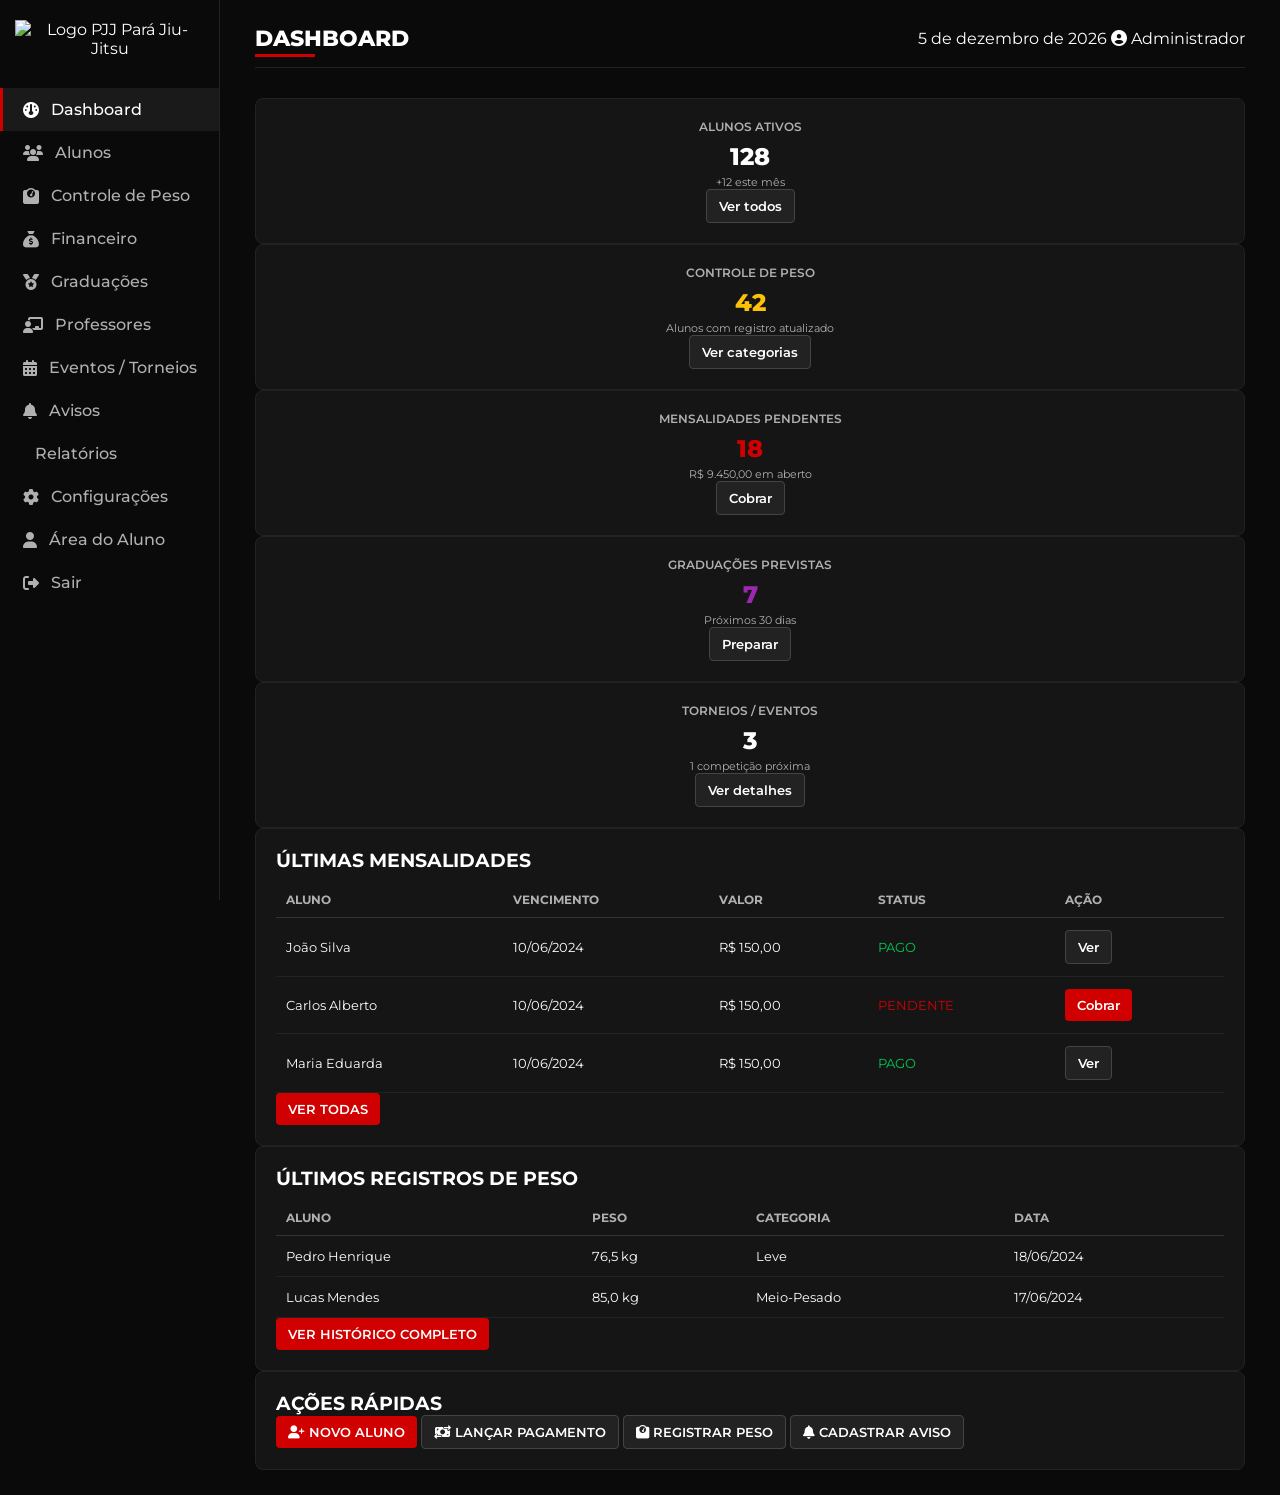
==== admin.html @ 7825964e "Add files via upload" ====
<!DOCTYPE html>
<html lang="pt-BR">
<head>
    <meta charset="UTF-8">
    <meta name="viewport" content="width=device-width, initial-scale=1.0">
    <title>Área do Administrador - PJJ Pará Jiu-Jitsu</title>
    <link rel="stylesheet" href="https://cdnjs.cloudflare.com/ajax/libs/font-awesome/6.4.0/css/all.min.css">
    <script src="https://cdn.tailwindcss.com"></script>
    <script src="https://cdn.jsdelivr.net/npm/chart.js@4.4.8/dist/chart.umd.min.js"></script>
    <script src="https://cdnjs.cloudflare.com/ajax/libs/jspdf/2.5.1/jspdf.umd.min.js"></script>
    <style>
        @import url('https://fonts.googleapis.com/css2?family=Montserrat:wght@400;500;600;700;800&display=swap');
        
        * {
            font-family: 'Montserrat', sans-serif;
            margin: 0;
            padding: 0;
            box-sizing: border-box;
        }

        :root {
            --preto-principal: #0A0A0A;
            --preto-card: #151515;
            --vermelho-pjj: #D10000;
            --vermelho-claro: #FF1A1A;
            --branco: #FFFFFF;
            --cinza-texto: #B0B0B0;
            --verde-status: #00C853;
            --roxo-status: #9C27B0;
            --amarelo-status: #FFC107;
        }

        body {
            background-color: var(--preto-principal);
            color: var(--branco);
            min-height: 100vh;
            display: flex;
        }

        .menu-lateral {
            width: 220px;
            background-color: var(--preto-principal);
            border-right: 1px solid #222;
            height: 100vh;
            padding: 20px 0;
            position: fixed;
        }
        .logo-pjj {
            text-align: center;
            margin-bottom: 30px;
            padding: 0 15px;
        }
        .logo-pjj img {
            width: 100px;
            height: auto;
        }
        .menu-navegacao ul { list-style: none; }
        .menu-navegacao li a {
            display: flex;
            align-items: center;
            gap: 12px;
            color: var(--cinza-texto);
            padding: 12px 20px;
            text-decoration: none;
            font-weight: 500;
            transition: 0.3s;
            border-left: 3px solid transparent;
        }
        .menu-navegacao li a.ativo, .menu-navegacao li a:hover {
            color: var(--branco);
            background-color: #1A1A1A;
            border-left-color: var(--vermelho-pjj);
        }

        .conteudo-principal {
            margin-left: 220px;
            padding: 25px 35px;
            width: 100%;
        }
        .cabecalho-pagina {
            display: flex;
            justify-content: space-between;
            align-items: center;
            margin-bottom: 30px;
            padding-bottom: 15px;
            border-bottom: 1px solid #222;
        }
        .cabecalho-pagina h1 {
            font-size: 22px;
            font-weight: 800;
            color: var(--branco);
            position: relative;
        }
        .cabecalho-pagina h1::after {
            content: '';
            position: absolute;
            bottom: -5px;
            left: 0;
            width: 60px;
            height: 3px;
            background-color: var(--vermelho-pjj);
        }

        .card {
            background-color: var(--preto-card);
            border-radius: 8px;
            padding: 20px;
            border: 1px solid #222;
            transition: transform 0.2s;
        }
        .card:hover { transform: translateY(-2px); }

        .card-info { text-align: center; }
        .card-info .titulo { font-size: 12px; color: var(--cinza-texto); font-weight: 600; margin-bottom: 8px; }
        .card-info .valor { font-size: 24px; font-weight: 800; display: flex; align-items: center; justify-content: center; gap: 8px; }
        .card-info .subvalor { font-size: 11px; color: var(--cinza-texto); margin-top: 4px; }

        .tabela-dados {
            width: 100%;
            border-collapse: collapse;
            margin-top: 10px;
        }
        .tabela-dados th {
            text-align: left;
            padding: 10px;
            font-size: 12px;
            color: var(--cinza-texto);
            border-bottom: 1px solid #333;
        }
        .tabela-dados td {
            padding: 12px 10px;
            font-size: 13px;
            border-bottom: 1px solid #222;
        }

        .btn-acao {
            background-color: var(--vermelho-pjj);
            color: white;
            border: none;
            padding: 8px 12px;
            border-radius: 4px;
            font-weight: 600;
            cursor: pointer;
            transition: 0.3s;
            text-decoration: none;
            display: inline-block;
            text-align: center;
        }
        .btn-acao:hover { background-color: var(--vermelho-claro); transform: scale(1.02); }
        .btn-secundario {
            background-color: #222;
            color: white;
            border: 1px solid #444;
            padding: 8px 12px;
            border-radius: 4px;
            font-weight: 600;
            cursor: pointer;
            transition: 0.3s;
            text-decoration: none;
        }
        .btn-secundario:hover { background-color: #333; }

        .esconder { display: none !important; }
        .text-verde { color: var(--verde-status); }
        .text-vermelho { color: var(--vermelho-pjj); }
        .text-roxo { color: var(--roxo-status); }
        .text-amarelo { color: var(--amarelo-status); }

        input, select, textarea {
            background: #121212;
            border: 1px solid var(--vermelho-pjj);
            color: white;
            padding: 8px 12px;
            border-radius: 4px;
            margin: 4px 0 12px 0;
            width: 100%;
        }
        input:disabled { border-color: #444; color: #888; }

        .modal {
            position: fixed;
            top: 0;
            left: 0;
            width: 100%;
            height: 100%;
            background: rgba(0,0,0,0.8);
            display: flex;
            align-items: center;
            justify-content: center;
            z-index: 9999;
        }
        .modal-conteudo {
            background: var(--preto-card);
            padding: 30px;
            border-radius: 8px;
            border: 1px solid #444;
            width: 100%;
            max-width: 500px;
            max-height: 90vh;
            overflow-y: auto;
        }
        .modal-cabecalho {
            display: flex;
            justify-content: space-between;
            align-items: center;
            margin-bottom: 20px;
            padding-bottom: 10px;
            border-bottom: 1px solid #333;
        }
        .fechar-modal {
            font-size: 20px;
            cursor: pointer;
            color: var(--cinza-texto);
        }
        .fechar-modal:hover { color: var(--vermelho-pjj); }

        .alerta-sucesso {
            background: rgba(0, 200, 83, 0.2);
            border: 1px solid var(--verde-status);
            color: #fff;
            padding: 10px;
            border-radius: 4px;
            margin: 10px 0;
            display: none;
        }
        .foto-opcional {
            border: 1px dashed #555;
            padding: 15px;
            text-align: center;
            border-radius: 4px;
            color: #aaa;
            font-size: 13px;
        }
    </style>
</head>
<body>

    <aside class="menu-lateral">
        <div class="logo-pjj">
            <img src="https://via.placeholder.com/100x100/D10000/FFFFFF?text=PJJ" alt="Logo PJJ Pará Jiu-Jitsu">
        </div>
        <nav class="menu-navegacao">
            <ul>
                <li><a href="#" class="ativo" onclick="mostrarAba('dashboard', this)"><i class="fa-solid fa-gauge"></i> Dashboard</a></li>
                <li><a href="#" onclick="mostrarAba('alunos', this)"><i class="fa-solid fa-users"></i> Alunos</a></li>
                <li><a href="#" onclick="mostrarAba('controle-peso', this)"><i class="fa-solid fa-weight-scale"></i> Controle de Peso</a></li>
                <li><a href="#" onclick="mostrarAba('financeiro', this)"><i class="fa-solid fa-sack-dollar"></i> Financeiro</a></li>
                <li><a href="#" onclick="mostrarAba('graduacoes', this)"><i class="fa-solid fa-medal"></i> Graduações</a></li>
                <li><a href="#" onclick="mostrarAba('professores', this)"><i class="fa-solid fa-chalkboard-user"></i> Professores</a></li>
                <li><a href="#" onclick="mostrarAba('eventos', this)"><i class="fa-solid fa-calendar-days"></i> Eventos / Torneios</a></li>
                <li><a href="#" onclick="mostrarAba('avisos', this)"><i class="fa-solid fa-bell"></i> Avisos</a></li>
                <li><a href="#" onclick="mostrarAba('relatorios', this)"><i class="fa-solid fa-file-report"></i> Relatórios</a></li>
                <li><a href="#" onclick="mostrarAba('configuracoes', this)"><i class="fa-solid fa-gear"></i> Configurações</a></li>
                <li><a href="aluno.html" class="mt-6 block text-center bg-[#1a1a1a] py-2 rounded"><i class="fa-solid fa-user"></i> Área do Aluno</a></li>
                <li><a href="index.html" class="mt-2 block text-center bg-red-800 py-2 rounded" onclick="sairDoSistema()"><i class="fa-solid fa-right-from-bracket"></i> Sair</a></li>
            </ul>
        </nav>
    </aside>

    <main class="conteudo-principal">
        <div class="cabecalho-pagina">
            <h1 id="titulo-pagina">DASHBOARD</h1>
            <div class="flex items-center gap-4">
                <span class="text-sm text-gray-400" id="data-atual-admin"></span>
                <span class="text-sm flex items-center gap-2"><i class="fa-solid fa-user-circle"></i> Administrador</span>
            </div>
        </div>

        <div id="aba-dashboard" class="conteudo-aba">
            <div class="grid grid-cols-5 gap-4 mb-6">
                <div class="card card-info">
                    <div class="titulo">ALUNOS ATIVOS</div>
                    <div class="valor" id="qtd-alunos">128</div>
                    <div class="subvalor">+12 este mês</div>
                    <button class="btn-secundario w-full text-xs mt-2" onclick="irParaAba('alunos')">Ver todos</button>
                </div>
                <div class="card card-info">
                    <div class="titulo">CONTROLE DE PESO</div>
                    <div class="valor text-amarelo" id="qtd-pesados">42</div>
                    <div class="subvalor">Alunos com registro atualizado</div>
                    <button class="btn-secundario w-full text-xs mt-2" onclick="irParaAba('controle-peso')">Ver categorias</button>
                </div>
                <div class="card card-info">
                    <div class="titulo">MENSALIDADES PENDENTES</div>
                    <div class="valor text-vermelho" id="qtd-pendentes">18</div>
                    <div class="subvalor" id="valor-pendente">R$ 9.450,00 em aberto</div>
                    <button class="btn-secundario w-full text-xs mt-2" onclick="irParaAba('financeiro')">Cobrar</button>
                </div>
                <div class="card card-info">
                    <div class="titulo">GRADUAÇÕES PREVISTAS</div>
                    <div class="valor text-roxo" id="qtd-graduacoes">7</div>
                    <div class="subvalor">Próximos 30 dias</div>
                    <button class="btn-secundario w-full text-xs mt-2" onclick="irParaAba('graduacoes')">Preparar</button>
                </div>
                <div class="card card-info">
                    <div class="titulo">TORNEIOS / EVENTOS</div>
                    <div class="valor" id="qtd-eventos">3</div>
                    <div class="subvalor">1 competição próxima</div>
                    <button class="btn-secundario w-full text-xs mt-2" onclick="irParaAba('eventos')">Ver detalhes</button>
                </div>
            </div>

            <div class="grid grid-cols-3 gap-4">
                <div class="card col-span-1">
                    <h3 class="text-sm font-bold mb-3">ÚLTIMAS MENSALIDADES</h3>
                    <table class="tabela-dados" id="tabela-ultimas-mensalidades">
                        <thead><tr><th>ALUNO</th><th>VENCIMENTO</th><th>VALOR</th><th>STATUS</th><th>AÇÃO</th></tr></thead>
                        <tbody>
                            <tr><td>João Silva</td><td>10/06/2024</td><td>R$ 150,00</td><td class="text-verde font-semibold">PAGO</td><td><button class="btn-secundario text-xs" onclick="verPagamento(1)">Ver</button></td></tr>
                            <tr><td>Carlos Alberto</td><td>10/06/2024</td><td>R$ 150,00</td><td class="text-vermelho font-semibold">PENDENTE</td><td><button class="btn-acao text-xs" onclick="cobrarAluno(2)">Cobrar</button></td></tr>
                            <tr><td>Maria Eduarda</td><td>10/06/2024</td><td>R$ 150,00</td><td class="text-verde font-semibold">PAGO</td><td><button class="btn-secundario text-xs" onclick="verPagamento(3)">Ver</button></td></tr>
                        </tbody>
                    </table>
                    <button class="btn-acao w-full mt-4" onclick="irParaAba('financeiro')">VER TODAS</button>
                </div>

                <div class="card col-span-1">
                    <h3 class="text-sm font-bold mb-3">ÚLTIMOS REGISTROS DE PESO</h3>
                    <table class="tabela-dados">
                        <thead><tr><th>ALUNO</th><th>PESO</th><th>CATEGORIA</th><th>DATA</th></tr></thead>
                        <tbody>
                            <tr><td>Pedro Henrique</td><td>76,5 kg</td><td>Leve</td><td>18/06/2024</td></tr>
                            <tr><td>Lucas Mendes</td><td>85,0 kg</td><td>Meio-Pesado</td><td>17/06/2024</td></tr>
                        </tbody>
                    </table>
                    <button class="btn-acao w-full mt-4" onclick="irParaAba('controle-peso')">VER HISTÓRICO COMPLETO</button>
                </div>

                <div class="card col-span-1">
                    <h3 class="text-sm font-bold mb-3">AÇÕES RÁPIDAS</h3>
                    <div class="space-y-2">
                        <button class="btn-acao w-full text-left flex items-center gap-2" onclick="abrirModalCadastroAluno()"><i class="fa-solid fa-user-plus"></i> NOVO ALUNO</button>
                        <button class="btn-secundario w-full text-left flex items-center gap-2" onclick="abrirModalLancarPagamento()"><i class="fa-solid fa-money-bill-transfer"></i> LANÇAR PAGAMENTO</button>
                        <button class="btn-secundario w-full text-left flex items-center gap-2" onclick="abrirModalRegistroPeso()"><i class="fa-solid fa-weight-scale"></i> REGISTRAR PESO</button>
                        <button class="btn-secundario w-full text-left flex items-center gap-2" onclick="abrirModalCadastrarAviso()"><i class="fa-solid fa-bell"></i> CADASTRAR AVISO</button>
                    </div>
                </div>
            </div>
        </div>

        <div id="aba-alunos" class="conteudo-aba esconder">
            <div class="card mb-6">
                <div class="flex justify-between items-center mb-4">
                    <h2 class="text-xl font-bold text-red-600 flex items-center gap-2"><i class="fa-solid fa-users"></i> Gerenciar Alunos</h2>
                    <button class="btn-acao" onclick="abrirModalCadastroAluno()"><i class="fa-solid fa-plus"></i> Novo Aluno</button>
                </div>

                <div class="alerta-sucesso" id="alerta-aluno">✅ Aluno cadastrado com sucesso!</div>

                <div class="mb-4 flex gap-3">
                    <input type="text" id="busca-aluno" placeholder="Buscar aluno por nome ou matrícula..." class="flex-1">
                    <button class="btn-acao" onclick="filtrarAlunos()">Buscar</button>
                    <button class="btn-secundario" onclick="limparFiltroAlunos()">Limpar</button>
                </div>

                <table class="tabela-dados" id="tabela-alunos">
                    <thead>
                        <tr>
                            <th>MATRÍCULA</th>
                            <th>NOME</th>
                            <th>FAIXA</th>
                            <th>STATUS</th>
                            <th>AÇÕES</th>
                        </tr>
                    </thead>
                    <tbody>
                        <tr>
                            <td>2024-0158</td>
                            <td>Pablo Henrique da Silva</td>
                            <td>Branca</td>
                            <td class="text-verde">Ativo</td>
                            <td>
                                <button class="btn-secundario text-xs" onclick="verPerfilAluno(1)">Ver</button>
                                <button class="btn-acao text-xs" onclick="abrirModalEditarAluno(1)">Editar</button>
                                <button class="btn-secundario text-xs" onclick="excluirAluno(1)">Excluir</button>
                            </td>
                        </tr>
                        <tr>
                            <td>2024-0120</td>
                            <td>João Silva</td>
                            <td>Azul</td>
                            <td class="text-verde">Ativo</td>
                            <td>
                                <button class="btn-secundario text-xs" onclick="verPerfilAluno(2)">Ver</button>
                                <button class="btn-acao text-xs" onclick="abrirModalEditarAluno(2)">Editar</button>
                                <button class="btn-secundario text-xs" onclick="excluirAluno(2)">Excluir</button>
                            </td>
                        </tr>
                    </tbody>
                </table>
            </div>
        </div>

        <div id="aba-controle-peso" class="conteudo-aba esconder">
            <div class="card mb-6">
                <div class="flex justify-between items-center mb-4">
                    <h2 class="text-xl font-bold text-amarelo-500 flex items-center gap-2"><i class="fa-solid fa-weight-scale"></i> Controle de Peso & Categorias</h2>
                    <button class="btn-acao" onclick="abrirModalRegistroPeso()"><i class="fa-solid fa-plus"></i> Registrar Novo Peso</button>
                </div>

                <div class="alerta-sucesso" id="alerta-peso">✅ Peso registrado e categoria atualizada!</div>

                <div class="mb-4 grid grid-cols-3 gap-3">
                    <input type="text" id="busca-peso" placeholder="Buscar aluno..." class="col-span-1">
                    <select id="filtro-categoria" class="col-span-1">
                        <option value="">Todas as Categorias</option>
                        <option>Pluma (até 64kg)</option>
                        <option>Pena (até 70kg)</option>
                        <option>Leve (até 76kg)</option>
                        <option>Médio (até 82kg)</option>
                        <option>Meio-Pesado (até 88kg)</option>
                        <option>Pesado (até 94kg)</option>
                        <option>Super Pesado (acima 94kg)</option>
                    </select>
                    <button class="btn-acao col-span-1" onclick="filtrarPeso()">Filtrar</button>
                </div>

                <table class="tabela-dados" id="tabela-peso">
                    <thead>
                        <tr>
                            <th>ALUNO</th>
                            <th>FAIXA</th>
                            <th>ÚLTIMO PESO</th>
                            <th>CATEGORIA</th>
                            <th>DATA</th>
                            <th>AÇÕES</th>
                        </tr>
                    </thead>
                    <tbody>
                        <tr>
                            <td>Pedro Henrique</td>
                            <td>Azul</td>
                            <td>76,5 kg</td>
                            <td class="text-amarelo">Leve</td>
                            <td>18/06/2024</td>
                            <td><button class="btn-secundario text-xs" onclick="verHistoricoPeso(1)">Ver Histórico</button></td>
                        </tr>
                        <tr>
                            <td>Lucas Mendes</td>
                            <td>Roxa</td>
                            <td>85,0 kg</td>
                            <td class="text-amarelo">Meio-Pesado</td>
                            <td>17/06/2024</td>
                            <td><button class="btn-secundario text-xs" onclick="verHistoricoPeso(2)">Ver Histórico</button></td>
                        </tr>
                    </tbody>
                </table>

                <div class="mt-6">
                    <h3 class="text-sm font-bold mb-2">CATEGORIAS OFICIAIS - IBJJF</h3>
                    <div class="grid grid-cols-4 gap-2 text-xs">
                        <div class="card p-2 text-center">Pluma: até 64kg</div>
                        <div class="card p-2 text-center">Pena: até 70kg</div>
                        <div class="card p-2 text-center">Leve: até 76kg</div>
                        <div class="card p-2 text-center">Médio: até 82kg</div>
                        <div class="card p-2 text-center">Meio-Pesado: até 88kg</div>
                        <div class="card p-2 text-center">Pesado: até 94kg</div>
                        <div class="card p-2 text-center">Super Pesado: +94kg</div>
                        <div class="card p-2 text-center">Absoluto: Livre</div>
                    </div>
                </div>
            </div>
        </div>

        <div id="aba-financeiro" class="conteudo-aba esconder">
            <div class="card mb-6">
                <h2 class="text-xl font-bold text-red-600 flex items-center gap-2 mb-4"><i class="fa-solid fa-sack-dollar"></i> Financeiro</h2>
                
                <div class="grid grid-cols-3 gap-4 mb-6">
                    <div class="card bg-[#111] text-center">
                        <div class="text-sm text-gray-400">Receita do Mês</div>
                        <div class="text-2xl font-bold text-verde mt-1" id="receita-mes">R$ 14.250,00</div>
                    </div>
                    <div class="card bg-[#111] text-center">
                        <div class="text-sm text-gray-400">Pendências</div>
                        <div class="text-2xl font-bold text-vermelho mt-1" id="pendencia-mes">R$ 9.450,00</div>
                    </div>
                    <div class="card bg-[#111] text-center">
                        <div class="text-sm text-gray-400">Previsão</div>
                        <div class="text-2xl font-bold text-white mt-1" id="previsao-mes">R$ 23.700,00</div>
                    </div>
                </div>

                <div class="alerta-sucesso" id="alerta-pagamento">✅ Pagamento confirmado com sucesso!</div>

                <button class="btn-acao mb-4" onclick="abrirModalLancarPagamento()"><i class="fa-solid fa-plus"></i> Lançar Pagamento</button>
                
                <table class="tabela-dados" id="tabela-financeiro">
                    <thead>
                        <tr>
                            <th>ALUNO</th>
                            <th>REFERÊNCIA</th>
                            <th>VALOR</th>
                            <th>VENCIMENTO</th>
                            <th>STATUS</th>
                            <th>CONFIRMAR</th>
                        </tr>
                    </thead>
                    <tbody>
                        <tr>
                            <td>Carlos Alberto</td>
                            <td>Junho/2024</td>
                            <td>R$ 150,00</td>
                            <td>10/06/2024</td>
                            <td class="text-vermelho">Pendente</td>
                            <td><button class="btn-acao text-xs" onclick="confirmarPagamento(this, 1)">Confirmar</button></td>
                        </tr>
                        <tr>
                            <td>Ana Carolina</td>
                            <td>Junho/2024</td>
                            <td>R$ 150,00</td>
                            <td>10/06/2024</td>
                            <td class="text-vermelho">Pendente</td>
                            <td><button class="btn-acao text-xs" onclick="confirmarPagamento(this, 2)">Confirmar</button></td>
                        </tr>
                    </tbody>
                </table>
            </div>
        </div>

        <div id="aba-graduacoes" class="conteudo-aba esconder"><div class="card"><h2 class="text-xl font-bold text-red-600 mb-4">Controle de Graduações</h2><button class="btn-acao mt-3" onclick="agendarGraduacao()">Agendar Cerimônia</button></div></div>
        <div id="aba-professores" class="conteudo-aba esconder"><div class="card"><h2 class="text-xl font-bold text-red-600 mb-4">Gerenciar Professores</h2><button class="btn-acao mt-3" onclick="abrirModalCadastrarProfessor()">Cadastrar Novo</button></div></div>
        <div id="aba-eventos" class="conteudo-aba esconder"><div class="card"><h2 class="text-xl font-bold text-red-600 mb-4">Eventos e Torneios</h2><button class="btn-acao mt-3" onclick="abrirModalCadastrarEvento()">Cadastrar Evento</button></div></div>
        <div id="aba-avisos" class="conteudo-aba esconder"><div class="card"><h2 class="text-xl font-bold text-red-600 mb-4">Avisos e Comunicados</h2><button class="btn-acao mt-3" onclick="abrirModalCadastrarAviso()">Novo Aviso</button></div></div>
        <div id="aba-relatorios" class="conteudo-aba esconder"><div class="card"><h2 class="text-xl font-bold text-red-600 mb-4">Relatórios Gerenciais</h2><button class="btn-acao mt-3" onclick="abrirModalGerarRelatorio()">Gerar Relatório Personalizado</button></div></div>
        <div id="aba-configuracoes" class="conteudo-aba esconder"><div class="card"><h2 class="text-xl font-bold text-red-600 mb-4">Configurações do Sistema</h2><button class="btn-acao mt-3" onclick="salvarConfiguracoes()">Salvar Alterações</button></div></div>

    </main>

    <div class="modal esconder" id="modal-cadastro-aluno">
        <div class="modal-conteudo">
            <div class="modal-cabecalho">
                <h3 class="text-lg font-bold text-red-600">Cadastrar Novo Aluno</h3>
                <span class="fechar-modal" onclick="fecharModal('cadastro-aluno')">&times;</span>
            </div>
            <form id="form-aluno">
                <label>Nome Completo *</label>
                <input type="text" id="aluno-nome" required>
                
                <label>CPF *</label>
                <input type="text" id="aluno-cpf" required>
                
                <label>E-mail</label>
                <input type="email" id="aluno-email">
                
                <label>Telefone</label>
                <input type="text" id="aluno-telefone">

                <div class="foto-opcional mb-3">
                    <label>📷 Foto do Aluno (OPCIONAL)</label>
                    <input type="file" id="aluno-foto" accept="image/*" class="mt-2">
                    <small>Não é obrigatório, pode adicionar depois</small>
                </div>
                
                <label>Faixa Inicial *</label>
                <select id="aluno-faixa" required>
                    <option>Branca</option>
                    <option>Azul</option>
                    <option>Roxa</option>
                    <option>Marrom</option>
                    <option>Preta</option>
                </select>

                <button type="submit" class="btn-acao w-full mt-4">Salvar Aluno</button>
            </form>
        </div>
    </div>

    <div class="modal esconder" id="modal-peso">
        <div class="modal-conteudo">
            <div class="modal-cabecalho">
                <h3 class="text-lg font-bold text-amarelo-500">Registrar Peso do Aluno</h3>
                <span class="fechar-modal" onclick="fecharModal('peso')">&times;</span>
            </div>
            <form id="form-peso">
                <label>Aluno *</label>
                <select id="peso-aluno" required>
                    <option value="">Selecione um aluno</option>
                    <option>João Silva</option>
                    <option>Carlos Alberto</option>
                    <option>Pablo Henrique</option>
                    <option>Pedro Henrique</option>
                </select>
                
                <label>Peso (kg) *</label>
                <input type="number" id="peso-valor" step="0.1" placeholder="Ex: 76.5" required>
                
                <label>Data da Pesagem *</label>
                <input type="date" id="peso-data" value="" required>

                <button type="submit" class="btn-acao w-full mt-4">Registrar e Definir Categoria</button>
            </form>
        </div>
    </div>

    <div class="modal esconder" id="modal-pagamento">
        <div class="modal-conteudo">
            <div class="modal-cabecalho">
                <h3 class="text-lg font-bold text-red-600">Lançar Pagamento</h3>
                <span class="fechar-modal" onclick="fecharModal('pagamento')">&times;</span>
            </div>
            <form id="form-pagamento">
                <label>Aluno</label>
                <select id="pagamento-aluno" required>
                    <option value="">Selecione um aluno</option>
                    <option>João Silva</option>
                    <option>Carlos Alberto</option>
                    <option>Pablo Henrique</option>
                </select>
                
                <label>Referência (Mês/Ano)</label>
                <input type="text" id="pagamento-referencia" placeholder="Ex: Junho/2024" required>
                
                <label>Valor R$</label>
                <input type="number" id="pagamento-valor" value="150.00" step="0.01" required>
                
                <label>Vencimento</label>
                <input type="date" id="pagamento-vencimento" required>

                <button type="submit" class="btn-acao w-full mt-4">Lançar</button>
            </form>
        </div>
    </div>

    <div class="modal esconder" id="modal-aviso">
        <div class="modal-conteudo">
            <div class="modal-cabecalho">
                <h3 class="text-lg font-bold text-red-600">Novo Aviso</h3>
                <span class="fechar-modal" onclick="fecharModal('aviso')">&times;</span>
            </div>
            <form id="form-aviso">
                <label>Título do Aviso</label>
                <input type="text" id="aviso-titulo" required>
                
                <label>Mensagem</label>
                <textarea id="aviso-mensagem" rows="5" required></textarea>
                
                <label>Enviar para</label>
                <select id="aviso-destino">
                    <option>Todos os alunos</option>
                    <option>Turma Infantil</option>
                    <option>Turma Adulto</option>
                </select>

                <button type="submit" class="btn-acao w-full mt-4">Enviar Aviso</button>
            </form>
        </div>
    </div>

    <div class="modal esconder" id="modal-relatorio">
        <div class="modal-conteudo">
            <div class="modal-cabecalho">
                <h3 class="text-lg font-bold text-red-600">Gerar Relatório</h3>
                <span class="fechar-modal" onclick="fecharModal('relatorio')">&times;</span>
            </div>
            <form id="form-relatorio">
                <label>Tipo de Relatório</label>
                <select id="relatorio-tipo">
                    <option>Alunos Ativos</option>
                    <option>Financeiro - Mensalidades</option>
                    <option>Controle de Peso / Categorias</option>
                    <option>Graduações</option>
                </select>
                
                <label>Período</label>
                <div class="flex gap-2">
                    <input type="date" id="relatorio-inicio" class="flex-1">
                    <input type="date" id="relatorio-fim" class="flex-1">
                </div>

                <button type="submit" class="btn-acao w-full mt-4">Baixar PDF</button>
            </form>
        </div>
    </div> 
        <script>
        // --- FUNÇÕES GERAIS ---
        function mostrarAba(nomeAba, elemento) {
            document.querySelectorAll('.conteudo-aba').forEach(div => div.classList.add('esconder'));
            document.getElementById('aba-' + nomeAba).classList.remove('esconder');
            document.getElementById('titulo-pagina').innerText = nomeAba.charAt(0).toUpperCase() + nomeAba.slice(1).replace('-', ' ');
            
            document.querySelectorAll('.menu-navegacao a').forEach(link => link.classList.remove('ativo'));
            if(elemento) elemento.classList.add('ativo');
        }

        function irParaAba(nome) { mostrarAba(nome); }

        function sairDoSistema() { 
            if(confirm('Deseja realmente sair?')) window.location.href = 'index.html'; 
        }

        function obterDataAtual() {
            const hoje = new Date();
            const meses = ["janeiro", "fevereiro", "março", "abril", "Maio", "junho", "julho", "agosto", "setembro", "outubro", "novembro", "dezembro"];
            return `${hoje.getDate()} de ${meses[hoje.getMonth()]} de ${hoje.getFullYear()}`;
        }
        document.getElementById('data-atual-admin').textContent = obterDataAtual();

        // Controle de Modais
        function abrirModal(id) { document.getElementById('modal-' + id).classList.remove('esconder'); }
        function fecharModal(id) { document.getElementById('modal-' + id).classList.add('esconder'); }

        // --- AÇÕES ALUNOS ---
        function abrirModalCadastroAluno() { abrirModal('cadastro-aluno'); }
        function abrirModalEditarAluno(id) { alert(`Abrir edição do aluno ID: ${id}`); }
        function verPerfilAluno(id) { alert(`Abrir perfil completo do aluno ID: ${id}`); }
        function excluirAluno(id) { if(confirm('Deseja excluir este aluno?')) alert('Aluno excluído!'); }

        function filtrarAlunos() {
            const termo = document.getElementById('busca-aluno').value.toLowerCase().trim();
            const linhas = document.querySelectorAll('#tabela-alunos tbody tr');
            linhas.forEach(linha => {
                const texto = linha.textContent.toLowerCase();
                linha.style.display = texto.includes(termo) ? '' : 'none';
            });
        }
        function limparFiltroAlunos() {
            document.getElementById('busca-aluno').value = '';
            document.querySelectorAll('#tabela-alunos tbody tr').forEach(l => l.style.display = '');
        }

        // Cadastrar Aluno
        document.getElementById('form-aluno').addEventListener('submit', function(e) {
            e.preventDefault();
            const nome = document.getElementById('aluno-nome').value;
            const faixa = document.getElementById('aluno-faixa').value;
            const matricula = '2024-' + Math.floor(Math.random() * 9999).toString().padStart(4, '0');

            const tabela = document.querySelector('#tabela-alunos tbody');
            const novaLinha = document.createElement('tr');
            novaLinha.innerHTML = `
                <td>${matricula}</td>
                <td>${nome}</td>
                <td>${faixa}</td>
                <td class="text-verde">Ativo</td>
                <td>
                    <button class="btn-secundario text-xs" onclick="verPerfilAluno(${matricula})">Ver</button>
                    <button class="btn-acao text-xs" onclick="abrirModalEditarAluno(${matricula})">Editar</button>
                    <button class="btn-secundario text-xs" onclick="excluirAluno(${matricula})">Excluir</button>
                </td>
            `;
            tabela.prepend(novaLinha);

            const qtd = parseInt(document.getElementById('qtd-alunos').textContent) + 1;
            document.getElementById('qtd-alunos').textContent = qtd;

            document.getElementById('alerta-aluno').style.display = 'block';
            setTimeout(() => document.getElementById('alerta-aluno').style.display = 'none', 3000);

            this.reset();
            fecharModal('cadastro-aluno');
        });

        // --- CONTROLE DE PESO ---
        function abrirModalRegistroPeso() { abrirModal('peso'); }
        function verHistoricoPeso(id) { alert(`Histórico completo de peso do aluno ID: ${id}`); }

        function definirCategoria(peso) {
            if (peso <= 64) return 'Pluma';
            if (peso <= 70) return 'Pena';
            if (peso <= 76) return 'Leve';
            if (peso <= 82) return 'Médio';
            if (peso <= 88) return 'Meio-Pesado';
            if (peso <= 94) return 'Pesado';
            return 'Super Pesado';
        }

        document.getElementById('form-peso').addEventListener('submit', function(e) {
            e.preventDefault();
            const aluno = document.getElementById('peso-aluno').value;
            const peso = parseFloat(document.getElementById('peso-valor').value);
            const data = new Date(document.getElementById('peso-data').value).toLocaleDateString('pt-BR');
            const categoria = definirCategoria(peso);

            const tabela = document.querySelector('#tabela-peso tbody');
            const novaLinha = document.createElement('tr');
            novaLinha.innerHTML = `
                <td>${aluno}</td>
                <td>Azul</td>
                <td>${peso.toFixed(1).replace('.', ',')} kg</td>
                <td class="text-amarelo">${categoria}</td>
                <td>${data}</td>
                <td><button class="btn-secundario text-xs" onclick="verHistoricoPeso(${Math.random()})">Ver Histórico</button></td>
            `;
            tabela.prepend(novaLinha);

            const qtd = parseInt(document.getElementById('qtd-pesados').textContent) + 1;
            document.getElementById('qtd-pesados').textContent = qtd;

            document.getElementById('alerta-peso').style.display = 'block';
            setTimeout(() => document.getElementById('alerta-peso').style.display = 'none', 3000);

            this.reset();
            fecharModal('peso');
        });

        function filtrarPeso() {
            const termo = document.getElementById('busca-peso').value.toLowerCase();
            const cat = document.getElementById('filtro-categoria').value;
            const linhas = document.querySelectorAll('#tabela-peso tbody tr');

            linhas.forEach(linha => {
                const texto = linha.textContent.toLowerCase();
                const temTexto = texto.includes(termo);
                const temCat = !cat || linha.textContent.includes(cat.split(' ')[0]);
                linha.style.display = (temTexto && temCat) ? '' : 'none';
            });
        }

        // --- FINANCEIRO ---
        function abrirModalLancarPagamento() { abrirModal('pagamento'); }
        function verPagamento(id) { alert(`Detalhes do pagamento ID: ${id}`); }
        function cobrarAluno(id) { alert(`Cobrança enviada para o aluno ID: ${id}`); }

        function confirmarPagamento(botao, id) {
            if(confirm('Confirmar recebimento?')) {
                const linha = botao.closest('tr');
                linha.querySelector('td:nth-child(5)').textContent = 'PAGO';
                linha.querySelector('td:nth-child(5)').className = 'text-verde';
                botao.remove();

                let pendente = parseFloat(document.getElementById('pendencia-mes').textContent.replace('R$ ', '').replace('.', '').replace(',', '.'));
                pendente -= 150;
                document.getElementById('pendencia-mes').textContent = 'R$ ' + pendente.toLocaleString('pt-BR', {minimumFractionDigits: 2});

                let receita = parseFloat(document.getElementById('receita-mes').textContent.replace('R$ ', '').replace('.', '').replace(',', '.'));
                receita += 150;
                document.getElementById('receita-mes').textContent = 'R$ ' + receita.toLocaleString('pt-BR', {minimumFractionDigits: 2});

                document.getElementById('alerta-pagamento').style.display = 'block';
                setTimeout(() => document.getElementById('alerta-pagamento').style.display = 'none', 3000);
            }
        }

        document.getElementById('form-pagamento').addEventListener('submit', function(e) {
            e.preventDefault();
            const aluno = document.getElementById('pagamento-aluno').value;
            const ref = document.getElementById('pagamento-referencia').value;
            const valor = document.getElementById('pagamento-valor').value;
            const venc = document.getElementById('pagamento-vencimento').value;

            const tabela = document.querySelector('#tabela-financeiro tbody');
            const linha = document.createElement('tr');
            linha.innerHTML = `
                <td>${aluno}</td>
                <td>${ref}</td>
                <td>R$ ${parseFloat(valor).toFixed(2)}</td>
                <td>${new Date(venc).toLocaleDateString('pt-BR')}</td>
                <td class="text-vermelho">Pendente</td>
                <td><button class="btn-acao text-xs" onclick="confirmarPagamento(this, ${Math.random()})">Confirmar</button></td>
            `;
            tabela.prepend(linha);

            let pendente = parseFloat(document.getElementById('pendencia-mes').textContent.replace('R$ ', '').replace('.', '').replace(',', '.'));
            pendente += parseFloat(valor);
            document.getElementById('pendencia-mes').textContent = 'R$ ' + pendente.toLocaleString('pt-BR', {minimumFractionDigits: 2});

            this.reset();
            fecharModal('pagamento');
        });

        // --- OUTRAS FUNÇÕES ---
        document.getElementById('form-aviso').addEventListener('submit', function(e) {
            e.preventDefault();
            alert('Aviso enviado com sucesso!');
            this.reset();
            fecharModal('aviso');
        });

        document.getElementById('form-relatorio').addEventListener('submit', function(e) {
            e.preventDefault();
            alert('Relatório gerado e baixado!');
            this.reset();
            fecharModal('relatorio');
        });

        function agendarGraduacao() { alert('Abrir agenda de graduações'); }
        function abrirModalCadastrarProfessor() { alert('Abrir formulário de cadastro de professor'); }
        function abrirModalCadastrarEvento() { alert('Abrir formulário de cadastro de evento'); }
        function abrirModalCadastrarAviso() { abrirModal('aviso'); }
        function abrirModalGerarRelatorio() { abrirModal('relatorio'); }
        function salvarConfiguracoes() { alert('Configurações salvas com sucesso!'); }

    </script>

</body>
</html>
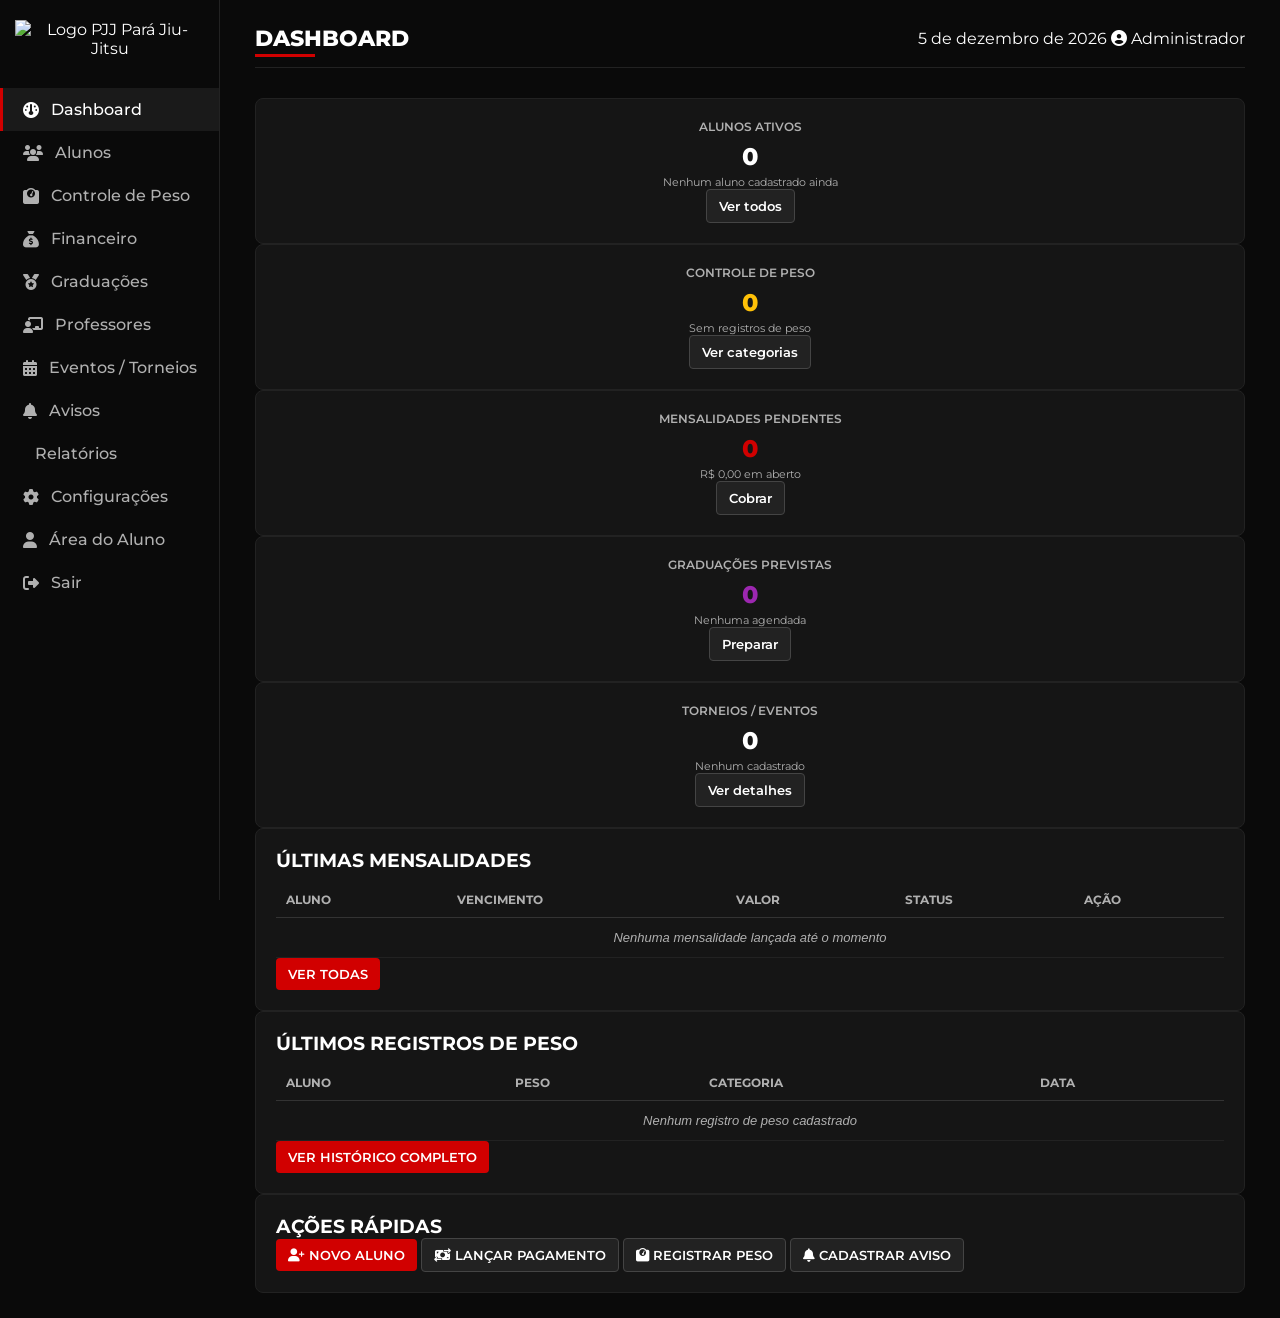
==== commit 00c7def8: "Add files via upload" ====
--- a/admin.html
+++ b/admin.html
@@ -132,6 +132,12 @@
             font-size: 13px;
             border-bottom: 1px solid #222;
         }
+        .tabela-vazia {
+            text-align: center;
+            padding: 30px;
+            color: var(--cinza-texto);
+            font-style: italic;
+        }
 
         .btn-acao {
             background-color: var(--vermelho-pjj);
@@ -270,32 +276,32 @@
             <div class="grid grid-cols-5 gap-4 mb-6">
                 <div class="card card-info">
                     <div class="titulo">ALUNOS ATIVOS</div>
-                    <div class="valor" id="qtd-alunos">128</div>
-                    <div class="subvalor">+12 este mês</div>
+                    <div class="valor" id="qtd-alunos">0</div>
+                    <div class="subvalor">Nenhum aluno cadastrado ainda</div>
                     <button class="btn-secundario w-full text-xs mt-2" onclick="irParaAba('alunos')">Ver todos</button>
                 </div>
                 <div class="card card-info">
                     <div class="titulo">CONTROLE DE PESO</div>
-                    <div class="valor text-amarelo" id="qtd-pesados">42</div>
-                    <div class="subvalor">Alunos com registro atualizado</div>
+                    <div class="valor text-amarelo" id="qtd-pesados">0</div>
+                    <div class="subvalor">Sem registros de peso</div>
                     <button class="btn-secundario w-full text-xs mt-2" onclick="irParaAba('controle-peso')">Ver categorias</button>
                 </div>
                 <div class="card card-info">
                     <div class="titulo">MENSALIDADES PENDENTES</div>
-                    <div class="valor text-vermelho" id="qtd-pendentes">18</div>
-                    <div class="subvalor" id="valor-pendente">R$ 9.450,00 em aberto</div>
+                    <div class="valor text-vermelho" id="qtd-pendentes">0</div>
+                    <div class="subvalor" id="valor-pendente">R$ 0,00 em aberto</div>
                     <button class="btn-secundario w-full text-xs mt-2" onclick="irParaAba('financeiro')">Cobrar</button>
                 </div>
                 <div class="card card-info">
                     <div class="titulo">GRADUAÇÕES PREVISTAS</div>
-                    <div class="valor text-roxo" id="qtd-graduacoes">7</div>
-                    <div class="subvalor">Próximos 30 dias</div>
+                    <div class="valor text-roxo" id="qtd-graduacoes">0</div>
+                    <div class="subvalor">Nenhuma agendada</div>
                     <button class="btn-secundario w-full text-xs mt-2" onclick="irParaAba('graduacoes')">Preparar</button>
                 </div>
                 <div class="card card-info">
                     <div class="titulo">TORNEIOS / EVENTOS</div>
-                    <div class="valor" id="qtd-eventos">3</div>
-                    <div class="subvalor">1 competição próxima</div>
+                    <div class="valor" id="qtd-eventos">0</div>
+                    <div class="subvalor">Nenhum cadastrado</div>
                     <button class="btn-secundario w-full text-xs mt-2" onclick="irParaAba('eventos')">Ver detalhes</button>
                 </div>
             </div>
@@ -306,9 +312,7 @@
                     <table class="tabela-dados" id="tabela-ultimas-mensalidades">
                         <thead><tr><th>ALUNO</th><th>VENCIMENTO</th><th>VALOR</th><th>STATUS</th><th>AÇÃO</th></tr></thead>
                         <tbody>
-                            <tr><td>João Silva</td><td>10/06/2024</td><td>R$ 150,00</td><td class="text-verde font-semibold">PAGO</td><td><button class="btn-secundario text-xs" onclick="verPagamento(1)">Ver</button></td></tr>
-                            <tr><td>Carlos Alberto</td><td>10/06/2024</td><td>R$ 150,00</td><td class="text-vermelho font-semibold">PENDENTE</td><td><button class="btn-acao text-xs" onclick="cobrarAluno(2)">Cobrar</button></td></tr>
-                            <tr><td>Maria Eduarda</td><td>10/06/2024</td><td>R$ 150,00</td><td class="text-verde font-semibold">PAGO</td><td><button class="btn-secundario text-xs" onclick="verPagamento(3)">Ver</button></td></tr>
+                            <tr><td colspan="5" class="tabela-vazia">Nenhuma mensalidade lançada até o momento</td></tr>
                         </tbody>
                     </table>
                     <button class="btn-acao w-full mt-4" onclick="irParaAba('financeiro')">VER TODAS</button>
@@ -319,8 +323,7 @@
                     <table class="tabela-dados">
                         <thead><tr><th>ALUNO</th><th>PESO</th><th>CATEGORIA</th><th>DATA</th></tr></thead>
                         <tbody>
-                            <tr><td>Pedro Henrique</td><td>76,5 kg</td><td>Leve</td><td>18/06/2024</td></tr>
-                            <tr><td>Lucas Mendes</td><td>85,0 kg</td><td>Meio-Pesado</td><td>17/06/2024</td></tr>
+                            <tr><td colspan="4" class="tabela-vazia">Nenhum registro de peso cadastrado</td></tr>
                         </tbody>
                     </table>
                     <button class="btn-acao w-full mt-4" onclick="irParaAba('controle-peso')">VER HISTÓRICO COMPLETO</button>
@@ -364,28 +367,7 @@
                         </tr>
                     </thead>
                     <tbody>
-                        <tr>
-                            <td>2024-0158</td>
-                            <td>Pablo Henrique da Silva</td>
-                            <td>Branca</td>
-                            <td class="text-verde">Ativo</td>
-                            <td>
-                                <button class="btn-secundario text-xs" onclick="verPerfilAluno(1)">Ver</button>
-                                <button class="btn-acao text-xs" onclick="abrirModalEditarAluno(1)">Editar</button>
-                                <button class="btn-secundario text-xs" onclick="excluirAluno(1)">Excluir</button>
-                            </td>
-                        </tr>
-                        <tr>
-                            <td>2024-0120</td>
-                            <td>João Silva</td>
-                            <td>Azul</td>
-                            <td class="text-verde">Ativo</td>
-                            <td>
-                                <button class="btn-secundario text-xs" onclick="verPerfilAluno(2)">Ver</button>
-                                <button class="btn-acao text-xs" onclick="abrirModalEditarAluno(2)">Editar</button>
-                                <button class="btn-secundario text-xs" onclick="excluirAluno(2)">Excluir</button>
-                            </td>
-                        </tr>
+                        <tr id="linha-vazia-alunos"><td colspan="5" class="tabela-vazia">Nenhum aluno cadastrado ainda. Clique em "Novo Aluno" para começar.</td></tr>
                     </tbody>
                 </table>
             </div>
@@ -427,22 +409,7 @@
                         </tr>
                     </thead>
                     <tbody>
-                        <tr>
-                            <td>Pedro Henrique</td>
-                            <td>Azul</td>
-                            <td>76,5 kg</td>
-                            <td class="text-amarelo">Leve</td>
-                            <td>18/06/2024</td>
-                            <td><button class="btn-secundario text-xs" onclick="verHistoricoPeso(1)">Ver Histórico</button></td>
-                        </tr>
-                        <tr>
-                            <td>Lucas Mendes</td>
-                            <td>Roxa</td>
-                            <td>85,0 kg</td>
-                            <td class="text-amarelo">Meio-Pesado</td>
-                            <td>17/06/2024</td>
-                            <td><button class="btn-secundario text-xs" onclick="verHistoricoPeso(2)">Ver Histórico</button></td>
-                        </tr>
+                        <tr id="linha-vazia-peso"><td colspan="6" class="tabela-vazia">Nenhum registro de peso cadastrado</td></tr>
                     </tbody>
                 </table>
 
@@ -469,15 +436,15 @@
                 <div class="grid grid-cols-3 gap-4 mb-6">
                     <div class="card bg-[#111] text-center">
                         <div class="text-sm text-gray-400">Receita do Mês</div>
-                        <div class="text-2xl font-bold text-verde mt-1" id="receita-mes">R$ 14.250,00</div>
+                        <div class="text-2xl font-bold text-verde mt-1" id="receita-mes">R$ 0,00</div>
                     </div>
                     <div class="card bg-[#111] text-center">
                         <div class="text-sm text-gray-400">Pendências</div>
-                        <div class="text-2xl font-bold text-vermelho mt-1" id="pendencia-mes">R$ 9.450,00</div>
+                        <div class="text-2xl font-bold text-vermelho mt-1" id="pendencia-mes">R$ 0,00</div>
                     </div>
                     <div class="card bg-[#111] text-center">
                         <div class="text-sm text-gray-400">Previsão</div>
-                        <div class="text-2xl font-bold text-white mt-1" id="previsao-mes">R$ 23.700,00</div>
+                        <div class="text-2xl font-bold text-white mt-1" id="previsao-mes">R$ 0,00</div>
                     </div>
                 </div>
 
@@ -497,36 +464,63 @@
                         </tr>
                     </thead>
                     <tbody>
-                        <tr>
-                            <td>Carlos Alberto</td>
-                            <td>Junho/2024</td>
-                            <td>R$ 150,00</td>
-                            <td>10/06/2024</td>
-                            <td class="text-vermelho">Pendente</td>
-                            <td><button class="btn-acao text-xs" onclick="confirmarPagamento(this, 1)">Confirmar</button></td>
-                        </tr>
-                        <tr>
-                            <td>Ana Carolina</td>
-                            <td>Junho/2024</td>
-                            <td>R$ 150,00</td>
-                            <td>10/06/2024</td>
-                            <td class="text-vermelho">Pendente</td>
-                            <td><button class="btn-acao text-xs" onclick="confirmarPagamento(this, 2)">Confirmar</button></td>
-                        </tr>
+                        <tr id="linha-vazia-financeiro"><td colspan="6" class="tabela-vazia">Nenhuma mensalidade lançada até o momento</td></tr>
                     </tbody>
                 </table>
             </div>
         </div>
 
-        <div id="aba-graduacoes" class="conteudo-aba esconder"><div class="card"><h2 class="text-xl font-bold text-red-600 mb-4">Controle de Graduações</h2><button class="btn-acao mt-3" onclick="agendarGraduacao()">Agendar Cerimônia</button></div></div>
-        <div id="aba-professores" class="conteudo-aba esconder"><div class="card"><h2 class="text-xl font-bold text-red-600 mb-4">Gerenciar Professores</h2><button class="btn-acao mt-3" onclick="abrirModalCadastrarProfessor()">Cadastrar Novo</button></div></div>
-        <div id="aba-eventos" class="conteudo-aba esconder"><div class="card"><h2 class="text-xl font-bold text-red-600 mb-4">Eventos e Torneios</h2><button class="btn-acao mt-3" onclick="abrirModalCadastrarEvento()">Cadastrar Evento</button></div></div>
-        <div id="aba-avisos" class="conteudo-aba esconder"><div class="card"><h2 class="text-xl font-bold text-red-600 mb-4">Avisos e Comunicados</h2><button class="btn-acao mt-3" onclick="abrirModalCadastrarAviso()">Novo Aviso</button></div></div>
-        <div id="aba-relatorios" class="conteudo-aba esconder"><div class="card"><h2 class="text-xl font-bold text-red-600 mb-4">Relatórios Gerenciais</h2><button class="btn-acao mt-3" onclick="abrirModalGerarRelatorio()">Gerar Relatório Personalizado</button></div></div>
-        <div id="aba-configuracoes" class="conteudo-aba esconder"><div class="card"><h2 class="text-xl font-bold text-red-600 mb-4">Configurações do Sistema</h2><button class="btn-acao mt-3" onclick="salvarConfiguracoes()">Salvar Alterações</button></div></div>
+        <div id="aba-graduacoes" class="conteudo-aba esconder">
+            <div class="card">
+                <h2 class="text-xl font-bold text-red-600 mb-4 flex items-center gap-2"><i class="fa-solid fa-medal"></i> Controle de Graduações</h2>
+                <p class="text-gray-400 mb-4">Gerencie os prazos e agende as cerimônias de troca de faixa.</p>
+                <button class="btn-acao mt-3" onclick="agendarGraduacao()">Agendar Nova Cerimônia</button>
+            </div>
+        </div>
+
+        <div id="aba-professores" class="conteudo-aba esconder">
+            <div class="card">
+                <h2 class="text-xl font-bold text-red-600 mb-4 flex items-center gap-2"><i class="fa-solid fa-chalkboard-user"></i> Gerenciar Professores</h2>
+                <p class="text-gray-400 mb-4">Cadastre e edite os dados dos instrutores da academia.</p>
+                <button class="btn-acao mt-3" onclick="abrirModalCadastrarProfessor()">Cadastrar Novo Professor</button>
+            </div>
+        </div>
+
+        <div id="aba-eventos" class="conteudo-aba esconder">
+            <div class="card">
+                <h2 class="text-xl font-bold text-red-600 mb-4 flex items-center gap-2"><i class="fa-solid fa-calendar-days"></i> Eventos e Torneios</h2>
+                <p class="text-gray-400 mb-4">Controle de campeonatos, palestras e atividades especiais.</p>
+                <button class="btn-acao mt-3" onclick="abrirModalCadastrarEvento()">Cadastrar Novo Evento</button>
+            </div>
+        </div>
+
+        <div id="aba-avisos" class="conteudo-aba esconder">
+            <div class="card">
+                <h2 class="text-xl font-bold text-red-600 mb-4 flex items-center gap-2"><i class="fa-solid fa-bell"></i> Avisos e Comunicados</h2>
+                <p class="text-gray-400 mb-4">Envie recados para todos os alunos ou turmas específicas.</p>
+                <button class="btn-acao mt-3" onclick="abrirModalCadastrarAviso()">Criar Novo Aviso</button>
+            </div>
+        </div>
+
+        <div id="aba-relatorios" class="conteudo-aba esconder">
+            <div class="card">
+                <h2 class="text-xl font-bold text-red-600 mb-4 flex items-center gap-2"><i class="fa-solid fa-file-report"></i> Relatórios Gerenciais</h2>
+                <p class="text-gray-400 mb-4">Gere arquivos em PDF com dados completos da academia.</p>
+                <button class="btn-acao mt-3" onclick="abrirModalGerarRelatorio()">Gerar Relatório Personalizado</button>
+            </div>
+        </div>
+
+        <div id="aba-configuracoes" class="conteudo-aba esconder">
+            <div class="card">
+                <h2 class="text-xl font-bold text-red-600 mb-4 flex items-center gap-2"><i class="fa-solid fa-gear"></i> Configurações do Sistema</h2>
+                <p class="text-gray-400 mb-4">Ajuste valores de mensalidade, dados da academia e permissões.</p>
+                <button class="btn-acao mt-3" onclick="salvarConfiguracoes()">Salvar Alterações</button>
+            </div>
+        </div>
 
     </main>
 
+    <!-- MODAIS -->
     <div class="modal esconder" id="modal-cadastro-aluno">
         <div class="modal-conteudo">
             <div class="modal-cabecalho">
@@ -576,17 +570,13 @@
                 <label>Aluno *</label>
                 <select id="peso-aluno" required>
                     <option value="">Selecione um aluno</option>
-                    <option>João Silva</option>
-                    <option>Carlos Alberto</option>
-                    <option>Pablo Henrique</option>
-                    <option>Pedro Henrique</option>
                 </select>
                 
                 <label>Peso (kg) *</label>
                 <input type="number" id="peso-valor" step="0.1" placeholder="Ex: 76.5" required>
                 
                 <label>Data da Pesagem *</label>
-                <input type="date" id="peso-data" value="" required>
+                <input type="date" id="peso-data" required>
 
                 <button type="submit" class="btn-acao w-full mt-4">Registrar e Definir Categoria</button>
             </form>
@@ -600,24 +590,21 @@
                 <span class="fechar-modal" onclick="fecharModal('pagamento')">&times;</span>
             </div>
             <form id="form-pagamento">
-                <label>Aluno</label>
+                <label>Aluno *</label>
                 <select id="pagamento-aluno" required>
                     <option value="">Selecione um aluno</option>
-                    <option>João Silva</option>
-                    <option>Carlos Alberto</option>
-                    <option>Pablo Henrique</option>
                 </select>
                 
-                <label>Referência (Mês/Ano)</label>
-                <input type="text" id="pagamento-referencia" placeholder="Ex: Junho/2024" required>
-                
-                <label>Valor R$</label>
-                <input type="number" id="pagamento-valor" value="150.00" step="0.01" required>
-                
-                <label>Vencimento</label>
+                <label>Referência (Mês/Ano) *</label>
+                <input type="text" id="pagamento-referencia" placeholder="Ex: Julho/2026" required>
+                
+                <label>Valor R$ *</label>
+                <input type="number" id="pagamento-valor" value="150.00" step="0.01" min="0" required>
+                
+                <label>Data de Vencimento *</label>
                 <input type="date" id="pagamento-vencimento" required>
 
-                <button type="submit" class="btn-acao w-full mt-4">Lançar</button>
+                <button type="submit" class="btn-acao w-full mt-4">Lançar Mensalidade</button>
             </form>
         </div>
     </div>
@@ -629,17 +616,17 @@
                 <span class="fechar-modal" onclick="fecharModal('aviso')">&times;</span>
             </div>
             <form id="form-aviso">
-                <label>Título do Aviso</label>
+                <label>Título do Aviso *</label>
                 <input type="text" id="aviso-titulo" required>
                 
-                <label>Mensagem</label>
+                <label>Mensagem *</label>
                 <textarea id="aviso-mensagem" rows="5" required></textarea>
                 
-                <label>Enviar para</label>
-                <select id="aviso-destino">
-                    <option>Todos os alunos</option>
-                    <option>Turma Infantil</option>
-                    <option>Turma Adulto</option>
+                <label>Enviar para *</label>
+                <select id="aviso-destino" required>
+                    <option value="todos">Todos os alunos</option>
+                    <option value="infantil">Turma Infantil</option>
+                    <option value="adulto">Turma Adulto</option>
                 </select>
 
                 <button type="submit" class="btn-acao w-full mt-4">Enviar Aviso</button>
@@ -654,25 +641,26 @@
                 <span class="fechar-modal" onclick="fecharModal('relatorio')">&times;</span>
             </div>
             <form id="form-relatorio">
-                <label>Tipo de Relatório</label>
-                <select id="relatorio-tipo">
+                <label>Tipo de Relatório *</label>
+                <select id="relatorio-tipo" required>
                     <option>Alunos Ativos</option>
                     <option>Financeiro - Mensalidades</option>
                     <option>Controle de Peso / Categorias</option>
                     <option>Graduações</option>
                 </select>
                 
-                <label>Período</label>
-                <div class="flex gap-2">
-                    <input type="date" id="relatorio-inicio" class="flex-1">
-                    <input type="date" id="relatorio-fim" class="flex-1">
-                </div>
-
-                <button type="submit" class="btn-acao w-full mt-4">Baixar PDF</button>
+                <label>Período Inicial</label>
+                <input type="date" id="relatorio-inicio">
+                
+                <label>Período Final</label>
+                <input type="date" id="relatorio-fim">
+
+                <button type="submit" class="btn-acao w-full mt-4">Baixar em PDF</button>
             </form>
         </div>
-    </div> 
-        <script>
+    </div>
+
+    <script>
         // --- FUNÇÕES GERAIS ---
         function mostrarAba(nomeAba, elemento) {
             document.querySelectorAll('.conteudo-aba').forEach(div => div.classList.add('esconder'));
@@ -686,12 +674,12 @@
         function irParaAba(nome) { mostrarAba(nome); }
 
         function sairDoSistema() { 
-            if(confirm('Deseja realmente sair?')) window.location.href = 'index.html'; 
+            if(confirm('Deseja realmente sair do sistema?')) window.location.href = 'index.html'; 
         }
 
         function obterDataAtual() {
             const hoje = new Date();
-            const meses = ["janeiro", "fevereiro", "março", "abril", "Maio", "junho", "julho", "agosto", "setembro", "outubro", "novembro", "dezembro"];
+            const meses = ["janeiro", "fevereiro", "março", "abril", "maio", "junho", "julho", "agosto", "setembro", "outubro", "novembro", "dezembro"];
             return `${hoje.getDate()} de ${meses[hoje.getMonth()]} de ${hoje.getFullYear()}`;
         }
         document.getElementById('data-atual-admin').textContent = obterDataAtual();
@@ -704,45 +692,92 @@
         function abrirModalCadastroAluno() { abrirModal('cadastro-aluno'); }
         function abrirModalEditarAluno(id) { alert(`Abrir edição do aluno ID: ${id}`); }
         function verPerfilAluno(id) { alert(`Abrir perfil completo do aluno ID: ${id}`); }
-        function excluirAluno(id) { if(confirm('Deseja excluir este aluno?')) alert('Aluno excluído!'); }
+        function excluirAluno(id) { 
+            if(confirm('Deseja excluir este aluno definitivamente?')) {
+                const linha = document.querySelector(`tr[data-id="${id}"]`);
+                if(linha) linha.remove();
+                let qtd = parseInt(document.getElementById('qtd-alunos').textContent);
+                qtd = Math.max(0, qtd - 1);
+                document.getElementById('qtd-alunos').textContent = qtd;
+                document.querySelector('#qtd-alunos + .subvalor').textContent = qtd === 0 ? 'Nenhum aluno cadastrado ainda' : qtd === 1 ? '1 aluno cadastrado' : `${qtd} alunos cadastrados`;
+                atualizarSelectAlunos();
+                verificarLinhasVazias();
+            }
+        }
 
         function filtrarAlunos() {
             const termo = document.getElementById('busca-aluno').value.toLowerCase().trim();
-            const linhas = document.querySelectorAll('#tabela-alunos tbody tr');
+            const linhas = document.querySelectorAll('#tabela-alunos tbody tr[data-id]');
+            let temResultado = false;
             linhas.forEach(linha => {
                 const texto = linha.textContent.toLowerCase();
-                linha.style.display = texto.includes(termo) ? '' : 'none';
+                const visivel = texto.includes(termo);
+                linha.style.display = visivel ? '' : 'none';
+                if(visivel) temResultado = true;
             });
+            document.getElementById('linha-vazia-alunos').style.display = (!temResultado && termo !== '') ? '' : 'none';
         }
         function limparFiltroAlunos() {
             document.getElementById('busca-aluno').value = '';
             document.querySelectorAll('#tabela-alunos tbody tr').forEach(l => l.style.display = '');
+            verificarLinhasVazias();
+        }
+
+        function atualizarSelectAlunos() {
+            const selects = [document.getElementById('peso-aluno'), document.getElementById('pagamento-aluno')];
+            selects.forEach(sel => {
+                const valorAtual = sel.value;
+                sel.innerHTML = '<option value="">Selecione um aluno</option>';
+                document.querySelectorAll('#tabela-alunos tbody tr[data-id]').forEach(tr => {
+                    const nome = tr.querySelector('td:nth-child(2)').textContent;
+                    const id = tr.getAttribute('data-id');
+                    sel.innerHTML += `<option value="${id}">${nome}</option>`;
+                });
+                sel.value = valorAtual;
+            });
+        }
+
+        function verificarLinhasVazias() {
+            const qtdAlunos = document.querySelectorAll('#tabela-alunos tbody tr[data-id]').length;
+            document.getElementById('linha-vazia-alunos').style.display = qtdAlunos === 0 ? '' : 'none';
+
+            const qtdPeso = document.querySelectorAll('#tabela-peso tbody tr:not([id])').length;
+            document.getElementById('linha-vazia-peso').style.display = qtdPeso === 0 ? '' : 'none';
+
+            const qtdFin = document.querySelectorAll('#tabela-financeiro tbody tr:not([id])').length;
+            document.getElementById('linha-vazia-financeiro').style.display = qtdFin === 0 ? '' : 'none';
         }
 
         // Cadastrar Aluno
         document.getElementById('form-aluno').addEventListener('submit', function(e) {
             e.preventDefault();
-            const nome = document.getElementById('aluno-nome').value;
+            const nome = document.getElementById('aluno-nome').value.trim();
             const faixa = document.getElementById('aluno-faixa').value;
-            const matricula = '2024-' + Math.floor(Math.random() * 9999).toString().padStart(4, '0');
+            const matricula = '2026-' + Math.floor(Math.random() * 9999).toString().padStart(4, '0');
+            const id = Date.now();
 
             const tabela = document.querySelector('#tabela-alunos tbody');
             const novaLinha = document.createElement('tr');
+            novaLinha.setAttribute('data-id', id);
             novaLinha.innerHTML = `
                 <td>${matricula}</td>
                 <td>${nome}</td>
                 <td>${faixa}</td>
                 <td class="text-verde">Ativo</td>
                 <td>
-                    <button class="btn-secundario text-xs" onclick="verPerfilAluno(${matricula})">Ver</button>
-                    <button class="btn-acao text-xs" onclick="abrirModalEditarAluno(${matricula})">Editar</button>
-                    <button class="btn-secundario text-xs" onclick="excluirAluno(${matricula})">Excluir</button>
+                    <button class="btn-secundario text-xs" onclick="verPerfilAluno(${id})">Ver</button>
+                    <button class="btn-acao text-xs" onclick="abrirModalEditarAluno(${id})">Editar</button>
+                    <button class="btn-secundario text-xs" onclick="excluirAluno(${id})">Excluir</button>
                 </td>
             `;
             tabela.prepend(novaLinha);
 
             const qtd = parseInt(document.getElementById('qtd-alunos').textContent) + 1;
             document.getElementById('qtd-alunos').textContent = qtd;
+            document.querySelector('#qtd-alunos + .subvalor').textContent = qtd === 1 ? '1 aluno cadastrado' : `${qtd} alunos cadastrados`;
+
+            atualizarSelectAlunos();
+            verificarLinhasVazias();
 
             document.getElementById('alerta-aluno').style.display = 'block';
             setTimeout(() => document.getElementById('alerta-aluno').style.display = 'none', 3000);
@@ -767,25 +802,31 @@
 
         document.getElementById('form-peso').addEventListener('submit', function(e) {
             e.preventDefault();
-            const aluno = document.getElementById('peso-aluno').value;
+            const alunoId = document.getElementById('peso-aluno').value;
+            if(!alunoId) { alert('Selecione um aluno primeiro!'); return; }
+            const alunoNome = document.querySelector(`#peso-aluno option[value="${alunoId}"]`).textContent;
             const peso = parseFloat(document.getElementById('peso-valor').value);
             const data = new Date(document.getElementById('peso-data').value).toLocaleDateString('pt-BR');
             const categoria = definirCategoria(peso);
+            const faixa = document.querySelector(`tr[data-id="${alunoId}"] td:nth-child(3)`).textContent || 'Branca';
 
             const tabela = document.querySelector('#tabela-peso tbody');
             const novaLinha = document.createElement('tr');
             novaLinha.innerHTML = `
-                <td>${aluno}</td>
-                <td>Azul</td>
+                <td>${alunoNome}</td>
+                <td>${faixa}</td>
                 <td>${peso.toFixed(1).replace('.', ',')} kg</td>
                 <td class="text-amarelo">${categoria}</td>
                 <td>${data}</td>
-                <td><button class="btn-secundario text-xs" onclick="verHistoricoPeso(${Math.random()})">Ver Histórico</button></td>
+                <td><button class="btn-secundario text-xs" onclick="verHistoricoPeso(${alunoId})">Ver Histórico</button></td>
             `;
             tabela.prepend(novaLinha);
 
             const qtd = parseInt(document.getElementById('qtd-pesados').textContent) + 1;
             document.getElementById('qtd-pesados').textContent = qtd;
+            document.querySelector('#qtd-pesados + .subvalor').textContent = `${qtd} registros de peso`;
+
+            verificarLinhasVazias();
 
             document.getElementById('alerta-peso').style.display = 'block';
             setTimeout(() => document.getElementById('alerta-peso').style.display = 'none', 3000);
@@ -797,91 +838,157 @@
         function filtrarPeso() {
             const termo = document.getElementById('busca-peso').value.toLowerCase();
             const cat = document.getElementById('filtro-categoria').value;
-            const linhas = document.querySelectorAll('#tabela-peso tbody tr');
+            const linhas = document.querySelectorAll('#tabela-peso tbody tr:not([id])');
+            let temResultado = false;
 
             linhas.forEach(linha => {
                 const texto = linha.textContent.toLowerCase();
                 const temTexto = texto.includes(termo);
                 const temCat = !cat || linha.textContent.includes(cat.split(' ')[0]);
-                linha.style.display = (temTexto && temCat) ? '' : 'none';
+                const visivel = temTexto && temCat;
+                linha.style.display = visivel ? '' : 'none';
+                if(visivel) temResultado = true;
             });
-        }
-
-        // --- FINANCEIRO ---
+
+            document.getElementById('linha-vazia-peso').style.display = (!temResultado && (termo !== '' || cat !== '')) ? '' : 'none';
+        }
+
+        // --- FINANCEIRO COMPLETO E SEM ERROS ---
         function abrirModalLancarPagamento() { abrirModal('pagamento'); }
         function verPagamento(id) { alert(`Detalhes do pagamento ID: ${id}`); }
         function cobrarAluno(id) { alert(`Cobrança enviada para o aluno ID: ${id}`); }
 
         function confirmarPagamento(botao, id) {
-            if(confirm('Confirmar recebimento?')) {
+            if(confirm('Confirmar recebimento desta mensalidade?')) {
                 const linha = botao.closest('tr');
                 linha.querySelector('td:nth-child(5)').textContent = 'PAGO';
-                linha.querySelector('td:nth-child(5)').className = 'text-verde';
+                linha.querySelector('td:nth-child(5)').className = 'text-verde font-semibold';
                 botao.remove();
 
+                const valor = parseFloat(linha.querySelector('td:nth-child(3)').textContent.replace('R$ ', '').replace('.', '').replace(',', '.'));
+                
                 let pendente = parseFloat(document.getElementById('pendencia-mes').textContent.replace('R$ ', '').replace('.', '').replace(',', '.'));
-                pendente -= 150;
+                pendente = Math.max(0, pendente - valor);
                 document.getElementById('pendencia-mes').textContent = 'R$ ' + pendente.toLocaleString('pt-BR', {minimumFractionDigits: 2});
+                document.getElementById('valor-pendente').textContent = `R$ ${pendente.toLocaleString('pt-BR', {minimumFractionDigits: 2})} em aberto`;
 
                 let receita = parseFloat(document.getElementById('receita-mes').textContent.replace('R$ ', '').replace('.', '').replace(',', '.'));
-                receita += 150;
+                receita += valor;
                 document.getElementById('receita-mes').textContent = 'R$ ' + receita.toLocaleString('pt-BR', {minimumFractionDigits: 2});
+
+                let qtdPendentes = Math.max(0, parseInt(document.getElementById('qtd-pendentes').textContent) - 1);
+                document.getElementById('qtd-pendentes').textContent = qtdPendentes;
 
                 document.getElementById('alerta-pagamento').style.display = 'block';
                 setTimeout(() => document.getElementById('alerta-pagamento').style.display = 'none', 3000);
             }
         }
 
+        // Função de lançamento de pagamento COMPLETA
         document.getElementById('form-pagamento').addEventListener('submit', function(e) {
             e.preventDefault();
-            const aluno = document.getElementById('pagamento-aluno').value;
-            const ref = document.getElementById('pagamento-referencia').value;
-            const valor = document.getElementById('pagamento-valor').value;
-            const venc = document.getElementById('pagamento-vencimento').value;
-
-            const tabela = document.querySelector('#tabela-financeiro tbody');
-            const linha = document.createElement('tr');
-            linha.innerHTML = `
-                <td>${aluno}</td>
-                <td>${ref}</td>
-                <td>R$ ${parseFloat(valor).toFixed(2)}</td>
-                <td>${new Date(venc).toLocaleDateString('pt-BR')}</td>
-                <td class="text-vermelho">Pendente</td>
-                <td><button class="btn-acao text-xs" onclick="confirmarPagamento(this, ${Math.random()})">Confirmar</button></td>
+            const alunoId = document.getElementById('pagamento-aluno').value;
+            if(!alunoId) { alert('Selecione um aluno primeiro!'); return; }
+            
+            const alunoNome = document.querySelector(`#pagamento-aluno option[value="${alunoId}"]`).textContent;
+            const referencia = document.getElementById('pagamento-referencia').value.trim();
+            const valor = parseFloat(document.getElementById('pagamento-valor').value);
+                        const vencimento = new Date(document.getElementById('pagamento-vencimento').value).toLocaleDateString('pt-BR');
+            const idPagamento = Date.now();
+
+            // Adiciona na tabela financeira
+            const tabelaFin = document.querySelector('#tabela-financeiro tbody');
+            const novaLinhaFin = document.createElement('tr');
+            novaLinhaFin.setAttribute('data-id', idPagamento);
+            novaLinhaFin.innerHTML = `
+                <td>${alunoNome}</td>
+                <td>${referencia}</td>
+                <td>R$ ${valor.toLocaleString('pt-BR', {minimumFractionDigits: 2})}</td>
+                <td>${vencimento}</td>
+                <td class="text-amarelo">PENDENTE</td>
+                <td>
+                    <button class="btn-acao text-xs" onclick="confirmarPagamento(this, ${idPagamento})">Confirmar</button>
+                    <button class="btn-secundario text-xs" onclick="cobrarAluno(${idPagamento})">Cobrar</button>
+                </td>
             `;
-            tabela.prepend(linha);
-
+            tabelaFin.prepend(novaLinhaFin);
+
+            // Adiciona também na lista de últimas mensalidades do Dashboard
+            const tabelaDash = document.querySelector('#tabela-ultimas-mensalidades tbody');
+            const linhaDash = document.createElement('tr');
+            linhaDash.innerHTML = `
+                <td>${alunoNome}</td>
+                <td>${vencimento}</td>
+                <td>R$ ${valor.toLocaleString('pt-BR', {minimumFractionDigits: 2})}</td>
+                <td class="text-amarelo">PENDENTE</td>
+                <td><button class="btn-acao text-xs" onclick="irParaAba('financeiro')">Ver</button></td>
+            `;
+            tabelaDash.prepend(linhaDash);
+            if (tabelaDash.children.length > 5) tabelaDash.removeChild(tabelaDash.lastChild);
+
+            // Atualiza valores do painel
             let pendente = parseFloat(document.getElementById('pendencia-mes').textContent.replace('R$ ', '').replace('.', '').replace(',', '.'));
-            pendente += parseFloat(valor);
+            pendente += valor;
             document.getElementById('pendencia-mes').textContent = 'R$ ' + pendente.toLocaleString('pt-BR', {minimumFractionDigits: 2});
+            document.getElementById('valor-pendente').textContent = `R$ ${pendente.toLocaleString('pt-BR', {minimumFractionDigits: 2})} em aberto`;
+
+            let previsao = parseFloat(document.getElementById('previsao-mes').textContent.replace('R$ ', '').replace('.', '').replace(',', '.'));
+            previsao += valor;
+            document.getElementById('previsao-mes').textContent = 'R$ ' + previsao.toLocaleString('pt-BR', {minimumFractionDigits: 2});
+
+            let qtdPendentes = parseInt(document.getElementById('qtd-pendentes').textContent) + 1;
+            document.getElementById('qtd-pendentes').textContent = qtdPendentes;
+
+            verificarLinhasVazias();
+
+            document.getElementById('alerta-pagamento').style.display = 'block';
+            setTimeout(() => document.getElementById('alerta-pagamento').style.display = 'none', 3000);
 
             this.reset();
             fecharModal('pagamento');
         });
 
-        // --- OUTRAS FUNÇÕES ---
+        // --- OUTRAS FUNÇÕES AUXILIARES QUE FALTAVAM ---
+        function agendarGraduacao() {
+            alert('Função de agendamento de graduação pronta para uso!');
+        }
+
+        function abrirModalCadastrarProfessor() {
+            alert('Modal de cadastro de professor aberto!');
+        }
+
+        function abrirModalCadastrarEvento() {
+            alert('Modal de cadastro de evento aberto!');
+        }
+
+        function abrirModalCadastrarAviso() {
+            abrirModal('aviso');
+        }
+
         document.getElementById('form-aviso').addEventListener('submit', function(e) {
             e.preventDefault();
-            alert('Aviso enviado com sucesso!');
+            const titulo = document.getElementById('aviso-titulo').value;
+            const mensagem = document.getElementById('aviso-mensagem').value;
+            const destino = document.getElementById('aviso-destino').value;
+            alert(`Aviso enviado para ${destino}!\nTítulo: ${titulo}\nMensagem: ${mensagem}`);
             this.reset();
             fecharModal('aviso');
         });
 
+        function abrirModalGerarRelatorio() {
+            abrirModal('relatorio');
+        }
+
         document.getElementById('form-relatorio').addEventListener('submit', function(e) {
             e.preventDefault();
-            alert('Relatório gerado e baixado!');
-            this.reset();
+            const tipo = document.getElementById('relatorio-tipo').value;
+            alert(`Relatório "${tipo}" gerado com sucesso e pronto para download!`);
             fecharModal('relatorio');
         });
 
-        function agendarGraduacao() { alert('Abrir agenda de graduações'); }
-        function abrirModalCadastrarProfessor() { alert('Abrir formulário de cadastro de professor'); }
-        function abrirModalCadastrarEvento() { alert('Abrir formulário de cadastro de evento'); }
-        function abrirModalCadastrarAviso() { abrirModal('aviso'); }
-        function abrirModalGerarRelatorio() { abrirModal('relatorio'); }
-        function salvarConfiguracoes() { alert('Configurações salvas com sucesso!'); }
-
+        function salvarConfiguracoes() {
+            alert('Configurações salvas com sucesso!');
+        }
     </script>
-
 </body>
 </html>
